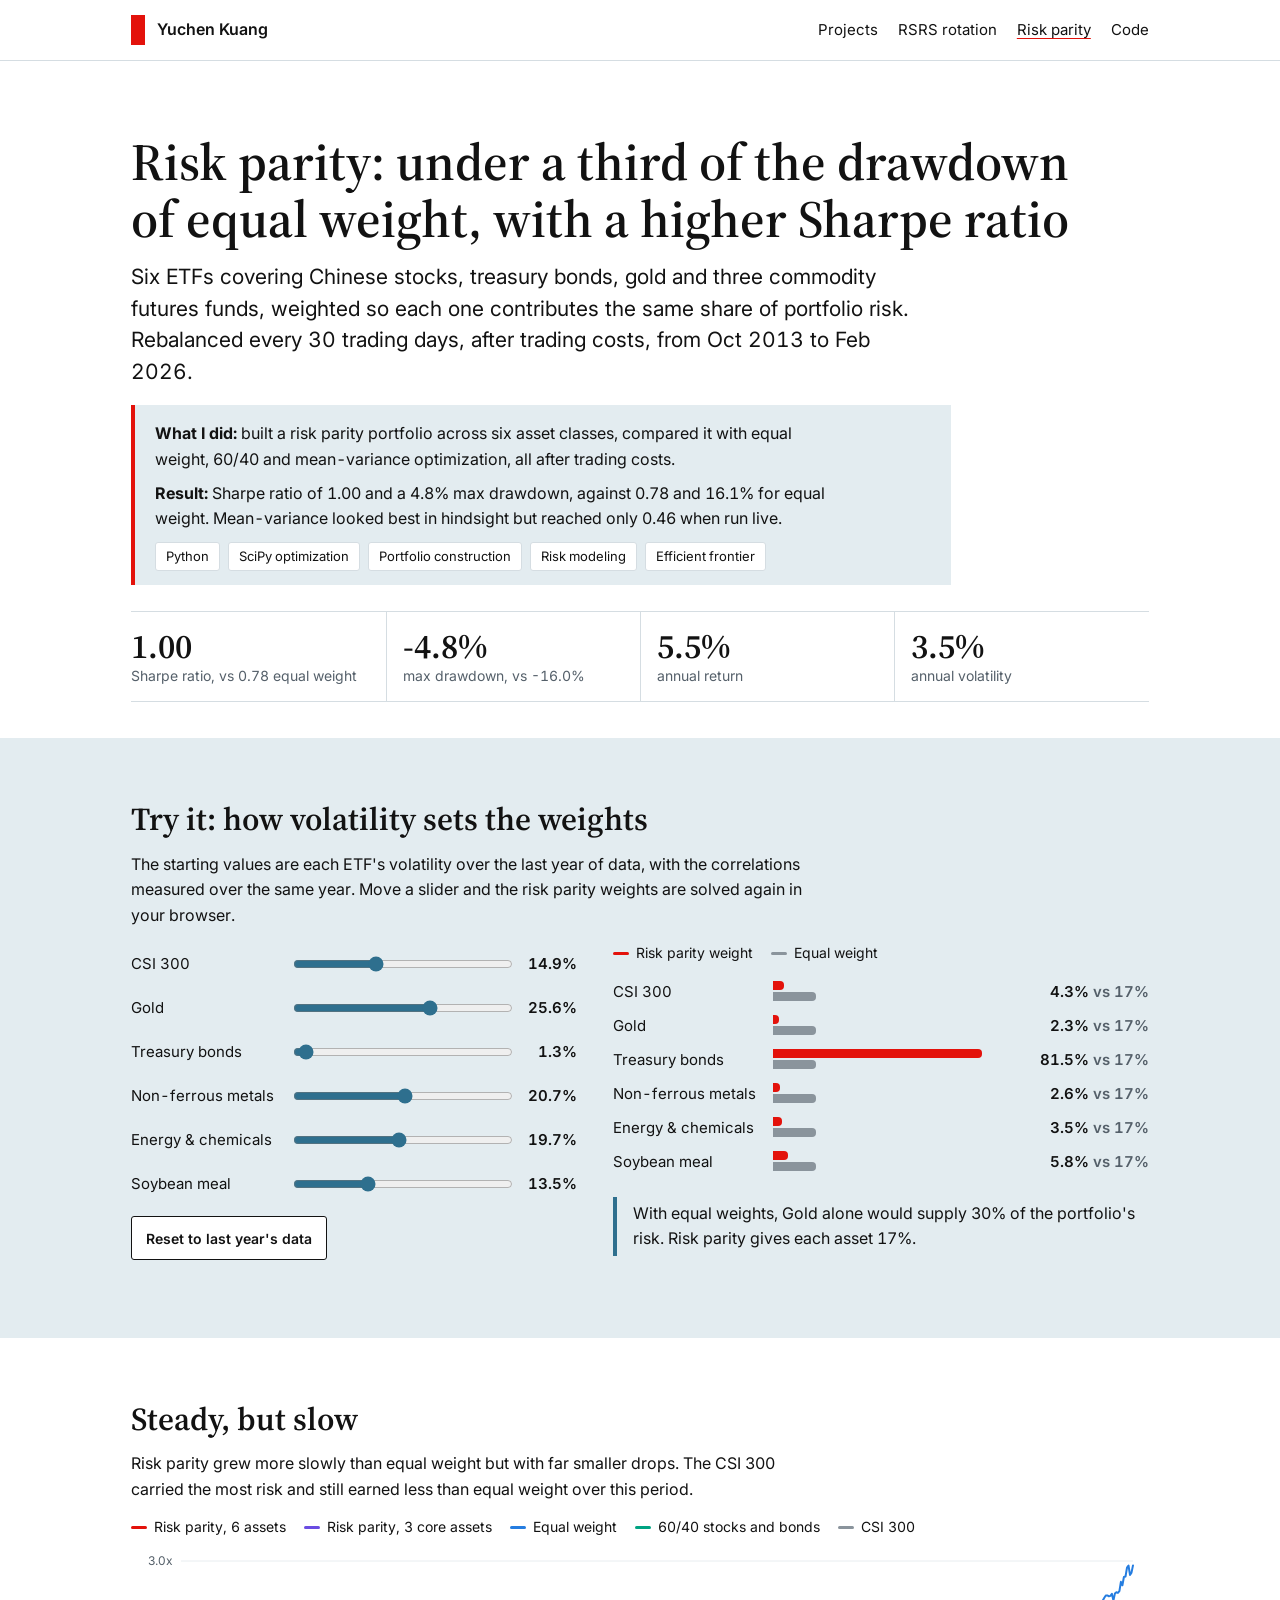
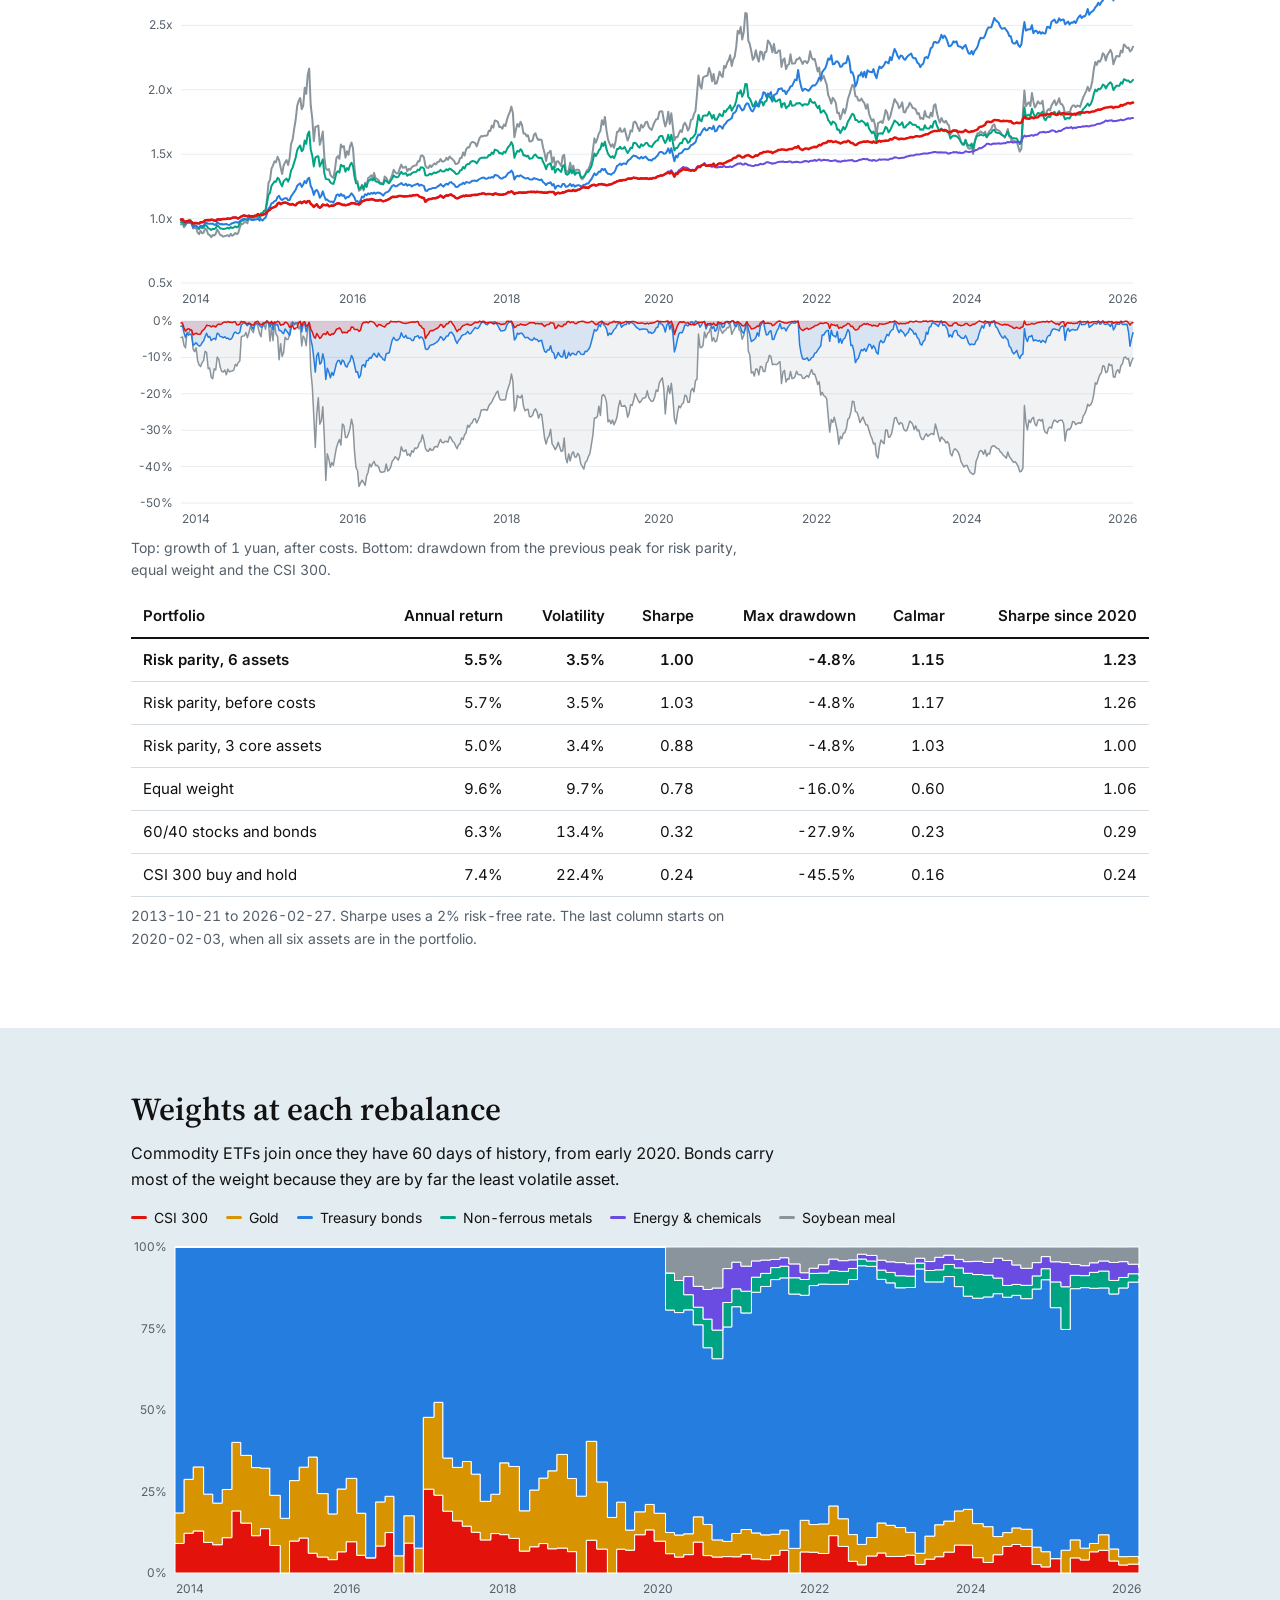
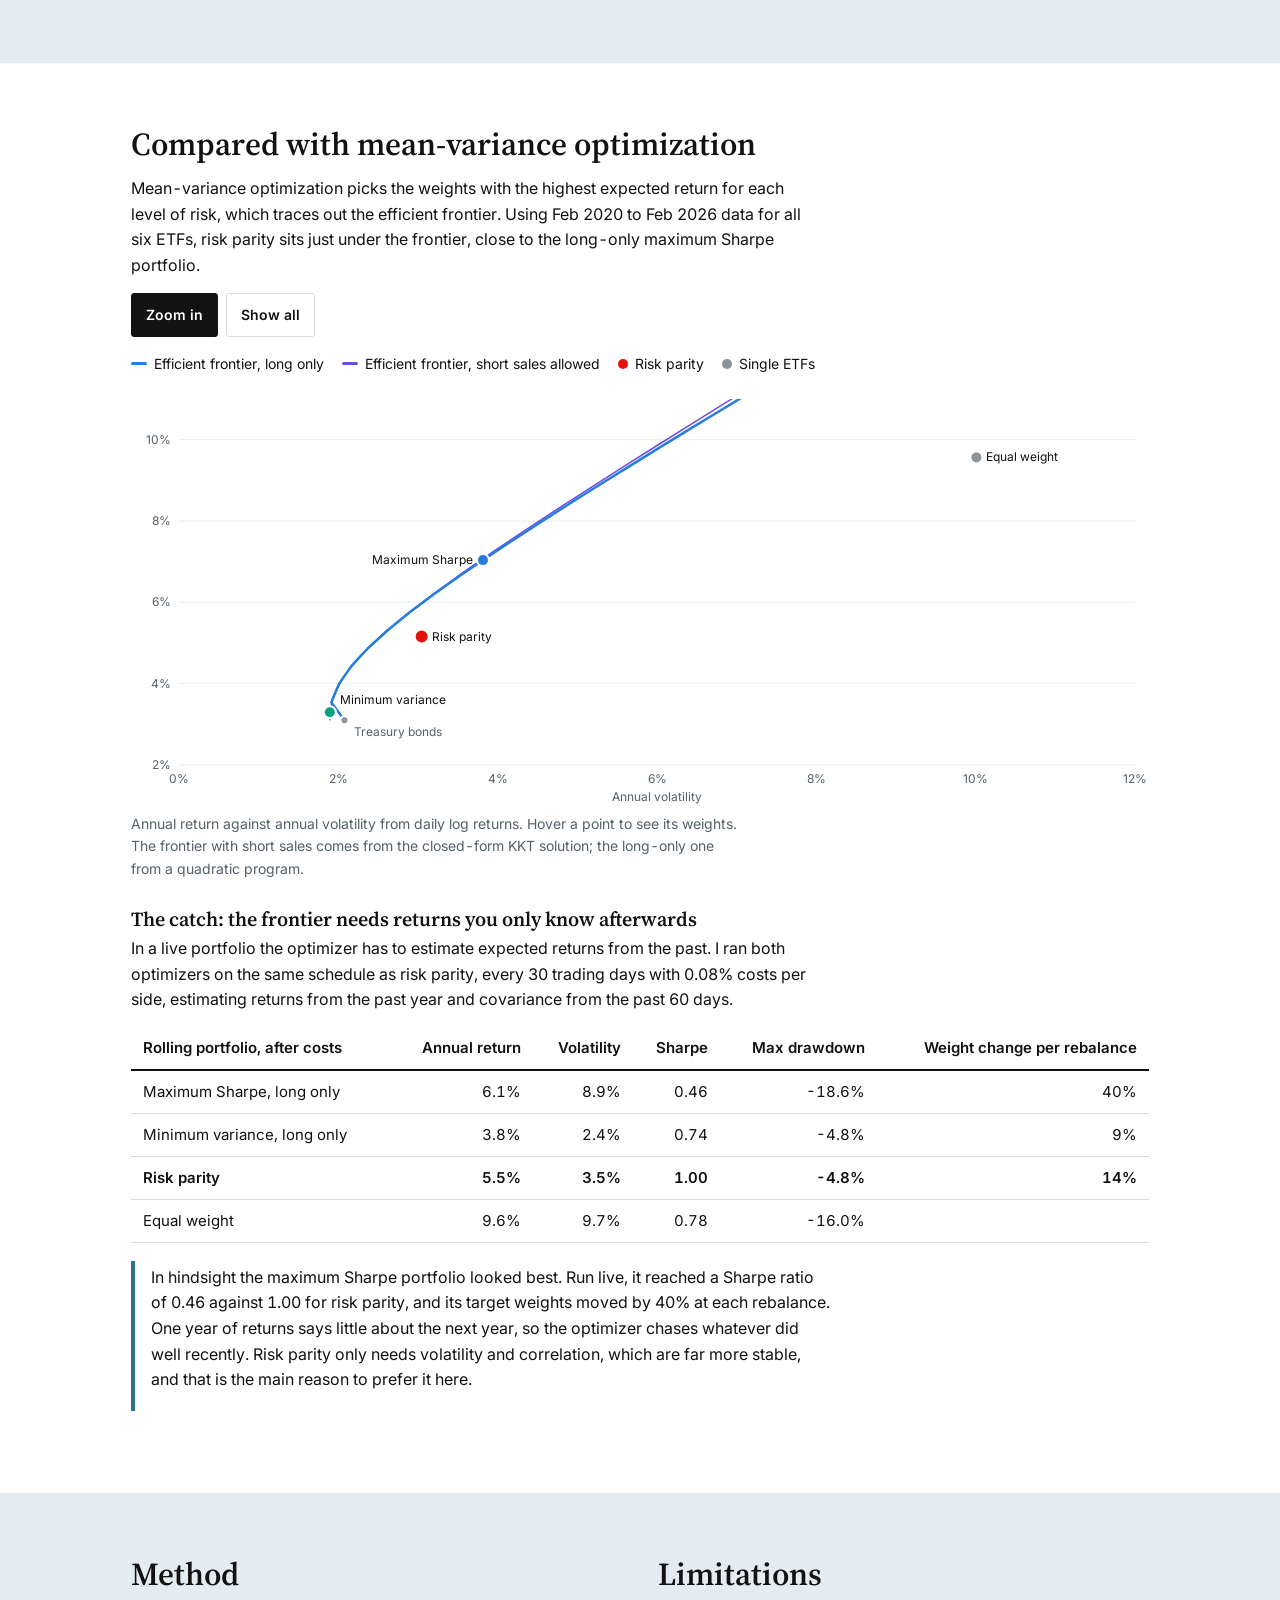
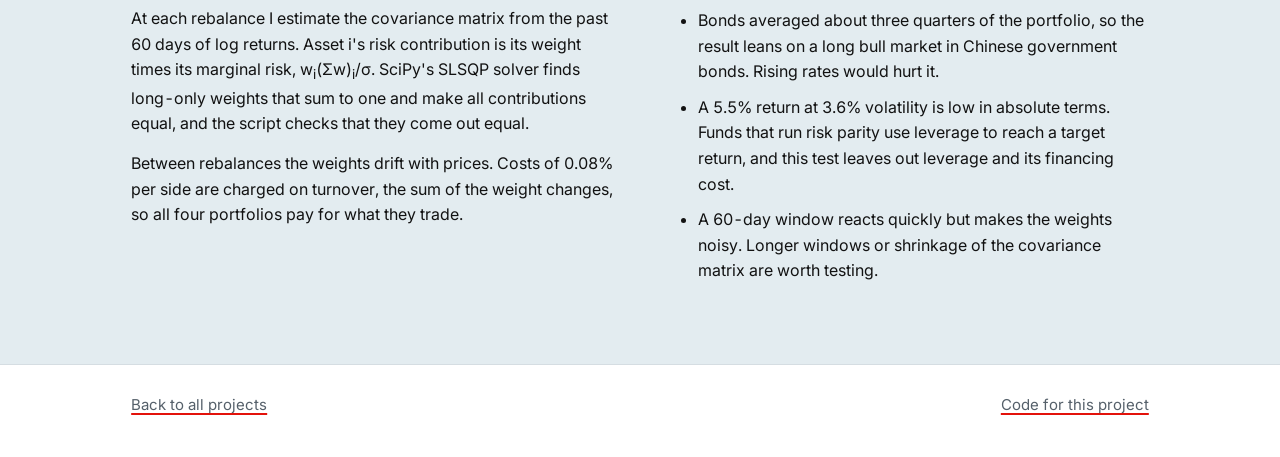
==== risk-parity.html @ cc19712d "Add files via upload" ====
<!DOCTYPE html>
<html lang="en">
<head>
<meta charset="utf-8">
<meta name="viewport" content="width=device-width, initial-scale=1">
<title>Risk parity portfolio</title>
<link rel="preconnect" href="https://fonts.googleapis.com">
<link rel="preconnect" href="https://fonts.gstatic.com" crossorigin>
<link href="https://fonts.googleapis.com/css2?family=Inter:wght@400;500;600&family=Source+Serif+4:opsz,wght@8..60,600&display=swap" rel="stylesheet">
<link rel="icon" href="data:image/svg+xml,%3Csvg xmlns=%27http://www.w3.org/2000/svg%27 viewBox=%270 0 32 32%27%3E%3Crect x=%279%27 y=%273%27 width=%2714%27 height=%2726%27 fill=%27%23e3120b%27/%3E%3C/svg%3E">
<link rel="stylesheet" href="css/style.css">
</head>
<body>
<header class="top">
  <div class="wrap">
    <a class="brand" href="index.html">Yuchen Kuang</a>
    <nav aria-label="Main">
      <a href="index.html#projects">Projects</a>
      <a href="rsrs.html">RSRS rotation</a>
      <a href="risk-parity.html" aria-current="page">Risk parity</a>
      <a href="https://github.com/GITHUB_USERNAME/quant-research/tree/main/risk_parity">Code</a>
    </nav>
  </div>
</header>

<main>
<section class="hero">
  <div class="wrap">
    <h1>Risk parity: under a third of the drawdown of equal weight, with a higher Sharpe ratio</h1>
    <p class="lede">Six ETFs covering Chinese stocks, treasury bonds, gold and three commodity futures funds, weighted so each one contributes the same share of portfolio risk. Rebalanced every 30 trading days, after trading costs, from Oct 2013 to Feb 2026.</p>
    <div class="summary">
      <p><strong>What I did:</strong> built a risk parity portfolio across six asset classes, compared it with equal weight, 60/40 and mean-variance optimization, all after trading costs.</p>
      <p><strong>Result:</strong> Sharpe ratio of 1.00 and a 4.8% max drawdown, against 0.78 and 16.1% for equal weight. Mean-variance looked best in hindsight but reached only 0.46 when run live.</p>
      <ul class="tags"><li>Python</li><li>SciPy optimization</li><li>Portfolio construction</li><li>Risk modeling</li><li>Efficient frontier</li></ul>
    </div>
    <div class="kpis" id="kpis"></div>
  </div>
</section>

<section class="band panel" aria-labelledby="calc-title">
  <div class="wrap">
    <h2 id="calc-title">Try it: how volatility sets the weights</h2>
    <p>The starting values are each ETF's volatility over the last year of data, with the correlations measured over the same year. Move a slider and the risk parity weights are solved again in your browser.</p>
    <div class="calc">
      <div>
        <div id="sliders"></div>
        <button type="button" class="reset" id="reset">Reset to last year's data</button>
      </div>
      <div>
        <ul class="legend">
          <li><i style="background:var(--s1)"></i>Risk parity weight</li>
          <li><i style="background:var(--bench)"></i>Equal weight</li>
        </ul>
        <ul class="bars wbars" id="wbars"></ul>
        <p class="note" id="calc-note"></p>
      </div>
    </div>
  </div>
</section>

<section class="band" aria-labelledby="nav-title">
  <div class="wrap">
    <h2 id="nav-title">Steady, but slow</h2>
    <p>Risk parity grew more slowly than equal weight but with far smaller drops. The CSI 300 carried the most risk and still earned less than equal weight over this period.</p>
    <ul class="legend">
      <li><i style="background:var(--s1)"></i>Risk parity, 6 assets</li>
      <li><i style="background:var(--s4)"></i>Risk parity, 3 core assets</li>
      <li><i style="background:var(--s2)"></i>Equal weight</li>
      <li><i style="background:var(--s3)"></i>60/40 stocks and bonds</li>
      <li><i style="background:var(--bench)"></i>CSI 300</li>
    </ul>
    <div class="fig" id="nav-fig" role="img" aria-label="Growth of 1 yuan for five portfolios"></div>
    <div class="fig short" id="dd-fig" role="img" aria-label="Drawdowns of risk parity, equal weight and CSI 300"></div>
    <p class="caption">Top: growth of 1 yuan, after costs. Bottom: drawdown from the previous peak for risk parity, equal weight and the CSI 300.</p>
    <div class="scroll"><table id="stats-table"></table></div>
    <p class="caption" id="since-note"></p>
  </div>
</section>

<section class="band panel" aria-labelledby="w-title">
  <div class="wrap">
    <h2 id="w-title">Weights at each rebalance</h2>
    <p>Commodity ETFs join once they have 60 days of history, from early 2020. Bonds carry most of the weight because they are by far the least volatile asset.</p>
    <ul class="legend" id="w-legend"></ul>
    <div class="fig" id="w-fig" role="img" aria-label="Portfolio weights over time"></div>
  </div>
</section>


<section class="band" aria-labelledby="mv-title">
  <div class="wrap">
    <h2 id="mv-title">Compared with mean-variance optimization</h2>
    <p>Mean-variance optimization picks the weights with the highest expected return for each level of risk, which traces out the efficient frontier. Using Feb 2020 to Feb 2026 data for all six ETFs, risk parity sits just under the frontier, close to the long-only maximum Sharpe portfolio.</p>
    <div class="steps" id="mv-view" role="group" aria-label="Chart view">
      <button type="button" data-v="0" aria-pressed="true">Zoom in</button>
      <button type="button" data-v="1" aria-pressed="false">Show all</button>
    </div>
    <ul class="legend">
      <li><i style="background:var(--s2)"></i>Efficient frontier, long only</li>
      <li><i style="background:var(--s4)"></i>Efficient frontier, short sales allowed</li>
      <li><i style="background:var(--s1);height:10px;width:10px;border-radius:50%"></i>Risk parity</li>
      <li><i style="background:var(--bench);height:10px;width:10px;border-radius:50%"></i>Single ETFs</li>
    </ul>
    <div class="fig tall" id="mv-fig" role="img" aria-label="Efficient frontier with risk parity, equal weight and each ETF"></div>
    <p class="caption">Annual return against annual volatility from daily log returns. Hover a point to see its weights. The frontier with short sales comes from the closed-form KKT solution; the long-only one from a quadratic program.</p>

    <h3 style="margin-top:28px">The catch: the frontier needs returns you only know afterwards</h3>
    <p>In a live portfolio the optimizer has to estimate expected returns from the past. I ran both optimizers on the same schedule as risk parity, every 30 trading days with 0.08% costs per side, estimating returns from the past year and covariance from the past 60 days.</p>
    <div class="scroll"><table id="mv-table"></table></div>
    <div class="note"><p id="mv-note"></p></div>
  </div>
</section>

<section class="band panel" aria-labelledby="m-title">
  <div class="wrap split">
    <div>
      <h2 id="m-title">Method</h2>
      <p>At each rebalance I estimate the covariance matrix from the past 60 days of log returns. Asset i's risk contribution is its weight times its marginal risk, w<sub>i</sub>(Σw)<sub>i</sub>/σ. SciPy's SLSQP solver finds long-only weights that sum to one and make all contributions equal, and the script checks that they come out equal.</p>
      <p>Between rebalances the weights drift with prices. Costs of 0.08% per side are charged on turnover, the sum of the weight changes, so all four portfolios pay for what they trade.</p>
    </div>
    <div>
      <h2>Limitations</h2>
      <ul class="caveats">
        <li>Bonds averaged about three quarters of the portfolio, so the result leans on a long bull market in Chinese government bonds. Rising rates would hurt it.</li>
        <li>A 5.5% return at 3.6% volatility is low in absolute terms. Funds that run risk parity use leverage to reach a target return, and this test leaves out leverage and its financing cost.</li>
        <li>A 60-day window reacts quickly but makes the weights noisy. Longer windows or shrinkage of the covariance matrix are worth testing.</li>
      </ul>
    </div>
  </div>
</section>
</main>

<footer>
  <div class="wrap">
    <a href="index.html">Back to all projects</a>
    <a href="https://github.com/GITHUB_USERNAME/quant-research/tree/main/risk_parity">Code for this project</a>
  </div>
</footer>

<script src="js/charts.js"></script>
<script>
{
  const { pct, num, esc } = Charts;
  const ASSET_COLORS = ["--s1", "--s5", "--s2", "--s3", "--s4", "--bench"];

  /* Equal risk contribution by cyclical coordinate descent, then normalized to sum to 1 */
  function riskParity(cov) {
    const n = cov.length, b = 1 / n;
    const y = cov.map((r, i) => 1 / Math.sqrt(cov[i][i]));
    for (let it = 0; it < 500; it++) {
      for (let i = 0; i < n; i++) {
        let a = 0;
        for (let j = 0; j < n; j++) if (j !== i) a += cov[i][j] * y[j];
        y[i] = (-a + Math.sqrt(a * a + 4 * cov[i][i] * b)) / (2 * cov[i][i]);
      }
    }
    const s = y.reduce((p, q) => p + q, 0);
    return y.map(v => v / s);
  }
  function contributions(w, cov) {
    const m = cov.map(r => r.reduce((p, c, j) => p + c * w[j], 0));
    const rc = w.map((x, i) => x * m[i]), t = rc.reduce((p, q) => p + q, 0);
    return rc.map(v => v / t);
  }

  fetch("data/risk_parity.json").then(r => r.json()).then(d => {
    const f = d.stats_full;
    document.getElementById("kpis").innerHTML = [
      [num(f.risk_parity.sharpe), "Sharpe ratio, vs " + num(f.equal_weight.sharpe) + " equal weight"],
      [pct(f.risk_parity.max_dd), "max drawdown, vs " + pct(f.equal_weight.max_dd)],
      [pct(f.risk_parity.ann_return), "annual return"],
      [pct(f.risk_parity.ann_vol), "annual volatility"],
    ].map(([v, l]) => `<div class="kpi"><div class="v">${v}</div><div class="l">${l}</div></div>`).join("");

    /* calculator */
    const c = d.calculator, n = c.assets.length;
    let vols = c.ann_vol.slice();
    const sl = document.getElementById("sliders");
    sl.innerHTML = c.assets.map((a, i) => `<label class="slider"><span>${esc(a)}</span>
      <input type="range" id="vol-${i}" min="0.5" max="40" step="0.5" value="${(vols[i] * 100).toFixed(1)}" aria-label="${esc(a)} volatility">
      <output id="vol-${i}-out">${pct(vols[i])}</output></label>`).join("");
    const calc = () => {
      const cov = c.corr.map((r, i) => r.map((p, j) => p * vols[i] * vols[j]));
      const w = riskParity(cov), ew = new Array(n).fill(1 / n), rcEw = contributions(ew, cov);
      document.getElementById("wbars").innerHTML = c.assets.map((a, i) => `<li><span>${esc(a)}</span>
        <span class="track"><span class="fill rp" style="width:${w[i] * 100}%"></span><span class="fill ew" style="width:${100 / n}%"></span></span>
        <span class="val">${pct(w[i])} <span class="muted">vs ${pct(1 / n, 0)}</span></span></li>`).join("");
      const big = rcEw.indexOf(Math.max(...rcEw));
      document.getElementById("calc-note").textContent =
        `With equal weights, ${c.assets[big]} alone would supply ${pct(rcEw[big], 0)} of the portfolio's risk. Risk parity gives each asset ${pct(1 / n, 0)}.`;
    };
    sl.addEventListener("input", e => {
      const i = +e.target.id.split("-")[1];
      vols[i] = +e.target.value / 100;
      document.getElementById(`vol-${i}-out`).textContent = pct(vols[i]);
      calc();
    });
    document.getElementById("reset").onclick = () => {
      vols = c.ann_vol.slice();
      vols.forEach((v, i) => { document.getElementById(`vol-${i}`).value = (v * 100).toFixed(1); document.getElementById(`vol-${i}-out`).textContent = pct(v); });
      calc();
    };
    calc();

    /* performance */
    const nv = d.nav;
    Charts.line(document.getElementById("nav-fig"), {
      dates: d.dates, yFmt: v => v.toFixed(1) + "x", tipFmt: v => v.toFixed(2) + "x",
      series: [{ name: "CSI 300", values: nv.csi300, color: "--bench" },
               { name: "60/40", values: nv.sixty_forty, color: "--s3" },
               { name: "Equal weight", values: nv.equal_weight, color: "--s2" },
               { name: "Risk parity, 3 assets", values: nv.risk_parity_3, color: "--s4" },
               { name: "Risk parity, 6 assets", values: nv.risk_parity, color: "--s1", width: 2.5 }],
    });
    Charts.line(document.getElementById("dd-fig"), {
      dates: d.dates, area: true, yFmt: v => Math.round(v * 100) + "%", tipFmt: v => pct(v),
      series: [{ name: "CSI 300", values: d.drawdown.csi300, color: "--bench", width: 1.5 },
               { name: "Equal weight", values: d.drawdown.equal_weight, color: "--s2", width: 1.5 },
               { name: "Risk parity", values: d.drawdown.risk_parity, color: "--s1", width: 1.5 }],
    });
    const rows = [["risk_parity", "Risk parity, 6 assets"], ["risk_parity_gross", "Risk parity, before costs"],
      ["risk_parity_3", "Risk parity, 3 core assets"], ["equal_weight", "Equal weight"],
      ["sixty_forty", "60/40 stocks and bonds"], ["csi300", "CSI 300 buy and hold"]];
    document.getElementById("stats-table").innerHTML =
      `<thead><tr><th>Portfolio</th><th>Annual return</th><th>Volatility</th><th>Sharpe</th><th>Max drawdown</th><th>Calmar</th><th>Sharpe since 2020</th></tr></thead><tbody>` +
      rows.map(([k, name]) => { const s = f[k], t = d.stats_since_commodities[k];
        return `<tr class="${k === "risk_parity" ? "hl" : ""}"><td>${name}</td><td>${pct(s.ann_return)}</td><td>${pct(s.ann_vol)}</td><td>${num(s.sharpe)}</td><td>${pct(s.max_dd)}</td><td>${num(s.calmar)}</td><td>${num(t.sharpe)}</td></tr>`; }).join("") + "</tbody>";
    document.getElementById("since-note").textContent =
      `${d.period[0]} to ${d.period[1]}. Sharpe uses a 2% risk-free rate. The last column starts on ${d.commodities_from}, when all six assets are in the portfolio.`;

    /* weights */
    const W = d.weights;
    document.getElementById("w-legend").innerHTML = W.assets.map((a, j) => `<li><i style="background:var(${ASSET_COLORS[j]})"></i>${esc(a)}</li>`).join("");
    Charts.stack(document.getElementById("w-fig"), { dates: W.dates, end: d.period[1], keys: W.assets, values: W.values, colors: ASSET_COLORS });

    /* mean-variance comparison */
    fetch("data/frontier.json").then(r => r.json()).then(fd => {
      const P = fd.points, short = { "Global minimum variance": "Minimum variance", "Maximum Sharpe, long only": "Maximum Sharpe" };
      const pts = [
        ...fd.asset_points.map(a => ({ name: a.name, vol: a.vol, ret: a.ret, color: "--bench", r: 4, side: a.name === "Energy & chemicals" ? "l" : "r",
          dy: a.name === "Treasury bonds" || a.name === "Soybean meal" ? 16 : a.name === "Non-ferrous metals" ? -6 : 4 })),
        { name: "Equal weight", ...P["Equal weight"], color: "--bench", r: 6, side: "r", major: true },
        { name: short["Global minimum variance"], ...P["Global minimum variance"], color: "--s3", r: 6, side: "r", dy: -8, major: true },
        { name: short["Maximum Sharpe, long only"], ...P["Maximum Sharpe, long only"], color: "--s2", r: 6, side: "l", major: true },
        { name: "Risk parity", ...P["Risk parity"], color: "--s1", r: 7, side: "r", major: true },
      ];
      const views = [{ x: [0, 0.12], y: [0.02, 0.11] }, { x: [0, 0.26], y: [0, 0.24] }];
      const ch = Charts.xy(document.getElementById("mv-fig"), {
        assets: fd.assets, view: views[0], points: pts,
        lines: [{ name: "short", pts: fd.unconstrained, color: "--s4", width: 1.5 }, { name: "long", pts: fd.long_only, color: "--s2", width: 2.5 }],
      });
      const vb = document.getElementById("mv-view");
      vb.addEventListener("click", e => {
        const b = e.target.closest("button"); if (!b) return;
        vb.querySelectorAll("button").forEach(x => x.setAttribute("aria-pressed", String(x === b)));
        ch.update({ view: views[+b.dataset.v] });
      });
      const B = fd.backtest, order = [["Max Sharpe", "Maximum Sharpe, long only"], ["Min variance", "Minimum variance, long only"], ["Risk parity", "Risk parity"], ["Equal weight", "Equal weight"]];
      document.getElementById("mv-table").innerHTML =
        `<thead><tr><th>Rolling portfolio, after costs</th><th>Annual return</th><th>Volatility</th><th>Sharpe</th><th>Max drawdown</th><th>Weight change per rebalance</th></tr></thead><tbody>` +
        order.map(([k, name]) => { const s = B[k];
          return `<tr class="${k === "Risk parity" ? "hl" : ""}"><td>${name}</td><td>${pct(s.ann_return)}</td><td>${pct(s.ann_vol)}</td><td>${num(s.sharpe)}</td><td>${pct(s.max_dd)}</td><td>${k === "Equal weight" ? "" : pct(s.turnover, 0)}</td></tr>`; }).join("") + "</tbody>";
      const ms = B["Max Sharpe"], rpb = B["Risk parity"];
      document.getElementById("mv-note").textContent =
        `In hindsight the maximum Sharpe portfolio looked best. Run live, it reached a Sharpe ratio of ${num(ms.sharpe)} against ${num(rpb.sharpe)} for risk parity, and its target weights moved by ${pct(ms.turnover, 0)} at each rebalance. One year of returns says little about the next year, so the optimizer chases whatever did well recently. Risk parity only needs volatility and correlation, which are far more stable, and that is the main reason to prefer it here.`;
    });

  });
}
</script>
</body>
</html>
---- css/style.css ----
/*
VOICE   plain, careful research report written for a hiring manager with five minutes
IDEA    a fund factsheet: finding as the title, key figures, one main chart, then the method and the caveats
PICTURE the RSRS story as one chart that changes as realism is added, step by step
COLOUR  white paper, ink, one red tab and red strategy line, slate support, pale slate panels
TYPE    Source Serif 4 for titles, Inter for text and numbers, tabular figures
LAYOUT  red tab and name top left, wide chart band, projects as rows with sparklines, 1120px column
*/
:root {
  color-scheme: light dark;
  --bg: light-dark(#ffffff, #10191e);
  --panel: light-dark(#e3ecf0, #18252c);
  --ink: light-dark(#121212, #eef2f4);
  --muted: light-dark(#55606a, #9fb0ba);
  --rule: light-dark(#d5dde2, #2a3a43);
  --grid: light-dark(#e8edf0, #22323a);
  --red: light-dark(#e3120b, #ff5a4f);
  --slate: light-dark(#2e6f8e, #6fb0cf);
  --s1: light-dark(#e3120b, #ff5a4f);
  --s2: light-dark(#257de0, #4a9cf0);
  --s3: light-dark(#00a382, #00b894);
  --s4: light-dark(#6a4ce2, #9887ef);
  --s5: light-dark(#d89400, #d28e05);
  --bench: light-dark(#8a949c, #7d8790);
  --good: light-dark(#0a7a24, #4cc46a);
  --bad: light-dark(#c0150e, #ff6b61);
  --serif: "Source Serif 4", Georgia, "Times New Roman", serif;
  --sans: Inter, "Segoe UI", system-ui, -apple-system, sans-serif;
}
:root[data-theme=light] { color-scheme: light; }
:root[data-theme=dark] { color-scheme: dark; }
* { box-sizing: border-box; min-width: 0; }
html { scroll-padding-top: 72px; }
body { margin: 0; background: var(--bg); color: var(--ink); font: 16px/1.6 var(--sans);
  overflow-x: clip; font-feature-settings: "tnum" 1; }
a { color: inherit; text-decoration-color: var(--red); text-decoration-thickness: 2px; text-underline-offset: 3px; }
a:hover { color: var(--red); }
:focus-visible { outline: 3px solid var(--slate); outline-offset: 2px; border-radius: 2px; }
h1, h2, h3 { font-family: var(--serif); font-weight: 600; line-height: 1.1; text-wrap: balance; margin: 0; }
h1 { font-size: clamp(34px, 5vw, 52px); }
h2 { font-size: clamp(24px, 3vw, 32px); margin-bottom: 14px; }
h3 { font-size: 20px; margin-bottom: 6px; }
p { margin: 0 0 14px; max-width: 68ch; }
.wrap { max-width: 1120px; margin: 0 auto; padding: 0 max(4vw, 16px); }
.band { padding: clamp(36px, 5vw, 64px) 0; }
.band.panel { background: var(--panel); }
.muted { color: var(--muted); }
.small { font-size: 14px; }

/* top bar with the red tab */
.top { border-bottom: 1px solid var(--rule); }
.top .wrap { display: flex; align-items: center; justify-content: space-between; gap: 16px; flex-wrap: wrap; min-height: 60px; }
.brand { display: flex; align-items: center; gap: 12px; text-decoration: none; font-weight: 600; }
.brand::before { content: ""; width: 14px; height: 30px; background: var(--red); }
.top nav { display: flex; gap: 20px; flex-wrap: wrap; font-size: 15px; }
.top nav a { text-decoration: none; }
.top nav a[aria-current] { text-decoration: underline; text-decoration-color: var(--red); }

/* hero */
.hero { padding: clamp(36px, 6vw, 72px) 0 28px; }
.hero h1 { margin-bottom: 14px; }
.lede { font-size: clamp(18px, 2vw, 21px); line-height: 1.5; max-width: 60ch; margin-bottom: 18px; }
.facts { display: flex; flex-wrap: wrap; gap: 8px 28px; padding: 0; margin: 0 0 20px; list-style: none; color: var(--muted); font-size: 15px; }
.links { display: flex; flex-wrap: wrap; gap: 10px; }
.btn { display: inline-flex; align-items: center; min-height: 44px; padding: 0 18px; border: 1.5px solid var(--ink);
  text-decoration: none; font-weight: 600; font-size: 15px; border-radius: 3px; }
.btn.primary { background: var(--ink); color: var(--bg); }
.btn.primary:hover { background: var(--red); border-color: var(--red); color: #fff; }

.seeking { font-weight: 600; margin-bottom: 14px; }
.summary { background: var(--panel); border-left: 4px solid var(--red); padding: 16px 20px 14px; margin: 18px 0 8px; max-width: 820px; }
.summary p { margin-bottom: 8px; }
.tags { display: flex; flex-wrap: wrap; gap: 8px; list-style: none; padding: 0; margin: 10px 0 0; }
.tags li { font-size: 13px; padding: 3px 10px; border: 1px solid var(--rule); border-radius: 3px; background: var(--bg); }

/* step story */
.story { display: grid; grid-template-columns: minmax(0, 1fr) 260px; gap: 28px; align-items: start; }
.steps { display: flex; flex-wrap: wrap; gap: 8px; margin-bottom: 16px; }
.steps button { font: 600 14px var(--sans); min-height: 44px; padding: 0 14px; border-radius: 3px; cursor: pointer;
  border: 1.5px solid var(--rule); background: var(--bg); color: var(--ink); }
.steps button[aria-pressed=true] { border-color: var(--ink); background: var(--ink); color: var(--bg); }
.readout { border-top: 4px solid var(--red); padding-top: 14px; }
.readout .big { font: 600 clamp(40px, 5vw, 56px)/1 var(--serif); margin: 4px 0 10px; }
.readout dl { display: grid; grid-template-columns: auto auto; gap: 6px 16px; margin: 0 0 12px; font-size: 15px; }
.readout dt { color: var(--muted); }
.readout dd { margin: 0; text-align: right; font-weight: 600; }
.readout p { font-size: 15px; }

/* figures */
.fig { position: relative; height: 360px; }
.fig.short { height: 220px; }
.fig.tall { height: 420px; }
.fig > svg { position: absolute; inset: 0; width: 100%; height: 100%; overflow: visible; }
.fig text { font: 12px var(--sans); fill: var(--muted); }
.tip { position: absolute; pointer-events: none; background: var(--bg); border: 1px solid var(--rule); border-radius: 4px;
  padding: 8px 10px; font-size: 13px; line-height: 1.45; box-shadow: 0 4px 14px rgb(0 0 0 / .12); min-width: 170px; z-index: 2; display: none; }
.tip b { display: block; margin-bottom: 2px; }
.tip span.k { display: inline-block; width: 10px; height: 3px; margin-right: 6px; vertical-align: middle; }
.tip .row { display: flex; justify-content: space-between; gap: 14px; }
.legend { display: flex; flex-wrap: wrap; gap: 6px 18px; font-size: 14px; margin: 0 0 10px; padding: 0; list-style: none; }
.legend li { display: flex; align-items: center; gap: 7px; }
.legend i { width: 16px; height: 3px; border-radius: 2px; }
.caption { font-size: 14px; color: var(--muted); margin-top: 8px; }

/* key figures */
.kpis { display: grid; grid-template-columns: repeat(4, minmax(0, 1fr)); gap: 0; border-top: 1px solid var(--rule); border-bottom: 1px solid var(--rule); margin: 26px 0 8px; }
.kpi { padding: 16px 16px 14px 0; }
.kpi + .kpi { padding-left: 16px; border-left: 1px solid var(--rule); }
.kpi .v { font: 600 clamp(26px, 3vw, 34px)/1.1 var(--serif); }
.kpi .l { font-size: 14px; color: var(--muted); }

/* project rows */
.projects { list-style: none; padding: 0; margin: 0; border-top: 1px solid var(--rule); }
.project { display: grid; grid-template-columns: minmax(0, 1.3fr) minmax(0, 1fr) 200px; gap: 24px; align-items: center;
  padding: 22px 0; border-bottom: 1px solid var(--rule); }
.project h3 a { text-decoration: none; }
.project h3 a:hover { text-decoration: underline; text-decoration-color: var(--red); }
.project p { margin: 0; font-size: 15px; color: var(--muted); }
.project .nums { display: flex; gap: 22px; flex-wrap: wrap; }
.project .nums div { font-size: 13px; color: var(--muted); }
.project .nums strong { display: block; font: 600 22px/1.2 var(--serif); color: var(--ink); }
.spark { height: 64px; position: relative; }
.spark svg { position: absolute; inset: 0; width: 100%; height: 100%; }
.tag { display: inline-block; font-size: 13px; padding: 2px 8px; border-radius: 3px; background: var(--panel); color: var(--muted); margin-left: 8px; vertical-align: middle; font-family: var(--sans); font-weight: 500; }

/* experience */
.cv { display: grid; grid-template-columns: 200px minmax(0, 1fr); gap: 10px 32px; }
.cv .when { color: var(--muted); font-size: 15px; padding-top: 3px; }
.cv .what { padding-bottom: 22px; }
.cv .what ul { margin: 6px 0 0; padding-left: 18px; }
.cv .what li { margin-bottom: 4px; max-width: 70ch; }

/* tables */
.scroll { overflow-x: auto; }
table { border-collapse: collapse; width: 100%; font-size: 15px; }
th, td { padding: 9px 12px; border-bottom: 1px solid var(--rule); text-align: right; white-space: nowrap; }
th:first-child, td:first-child { text-align: left; white-space: normal; }
thead th { font-weight: 600; border-bottom: 2px solid var(--ink); vertical-align: bottom; }
tr.hl td { font-weight: 600; }
td.neg { color: var(--bad); }

/* two column text + figure */
.split { display: grid; grid-template-columns: minmax(0, 1fr) minmax(0, 1fr); gap: 36px; align-items: start; }
.bars { list-style: none; padding: 0; margin: 0; }
.bars li { display: grid; grid-template-columns: 150px minmax(0, 1fr) 52px; gap: 10px; align-items: center; font-size: 15px; padding: 5px 0; }
.bars .track { height: 14px; background: var(--grid); border-radius: 0 4px 4px 0; }
.bars .fill { height: 100%; border-radius: 0 4px 4px 0; background: var(--slate); }
.bars .val { text-align: right; font-weight: 600; }
.note { border-left: 4px solid var(--slate); padding: 4px 0 4px 16px; margin: 18px 0; }
.caveats li { margin-bottom: 10px; max-width: 70ch; }

/* calculator */
.calc { display: grid; grid-template-columns: minmax(0, 1fr) minmax(0, 1.2fr); gap: 36px; align-items: start; }
.slider { display: grid; grid-template-columns: 150px minmax(0, 1fr) 56px; gap: 10px; align-items: center; min-height: 44px; font-size: 15px; }
.slider input { width: 100%; accent-color: var(--slate); height: 28px; }
.slider output { text-align: right; font-weight: 600; }
.calc .reset { margin-top: 10px; font: 600 14px var(--sans); min-height: 44px; padding: 0 14px; border: 1.5px solid var(--ink); background: var(--bg); color: var(--ink); border-radius: 3px; cursor: pointer; }
.wbars li { grid-template-columns: 150px minmax(0, 1fr) 110px; }
.wbars .track { position: relative; height: 22px; background: none; }
.wbars .fill { position: absolute; left: 0; height: 9px; border-radius: 0 4px 4px 0; }
.wbars .fill.rp { top: 0; background: var(--s1); }
.wbars .fill.ew { top: 11px; background: var(--bench); }

footer { border-top: 1px solid var(--rule); padding: 28px 0 40px; font-size: 15px; color: var(--muted); }
footer .wrap { display: flex; justify-content: space-between; flex-wrap: wrap; gap: 12px; }

@media (max-width: 900px) {
  .story, .split, .calc { grid-template-columns: minmax(0, 1fr); }
  .project { grid-template-columns: minmax(0, 1fr); gap: 12px; }
  .spark { height: 56px; }
}
@media (max-width: 600px) {
  .kpis { grid-template-columns: repeat(2, minmax(0, 1fr)); }
  .kpi:nth-child(3) { padding-left: 0; border-left: 0; }
  .kpi:nth-child(n+3) { border-top: 1px solid var(--rule); }
  .cv { grid-template-columns: minmax(0, 1fr); gap: 0; }
  .cv .when { padding-top: 0; }
  .fig { height: 300px; }
  .bars li, .slider { grid-template-columns: 110px minmax(0, 1fr) 48px; }
  .wbars li { grid-template-columns: 110px minmax(0, 1fr) 92px; }
  table { font-size: 13px; }
  th, td { padding: 8px 8px; }
}
@media (prefers-reduced-motion: reduce) { * { transition: none !important; } }
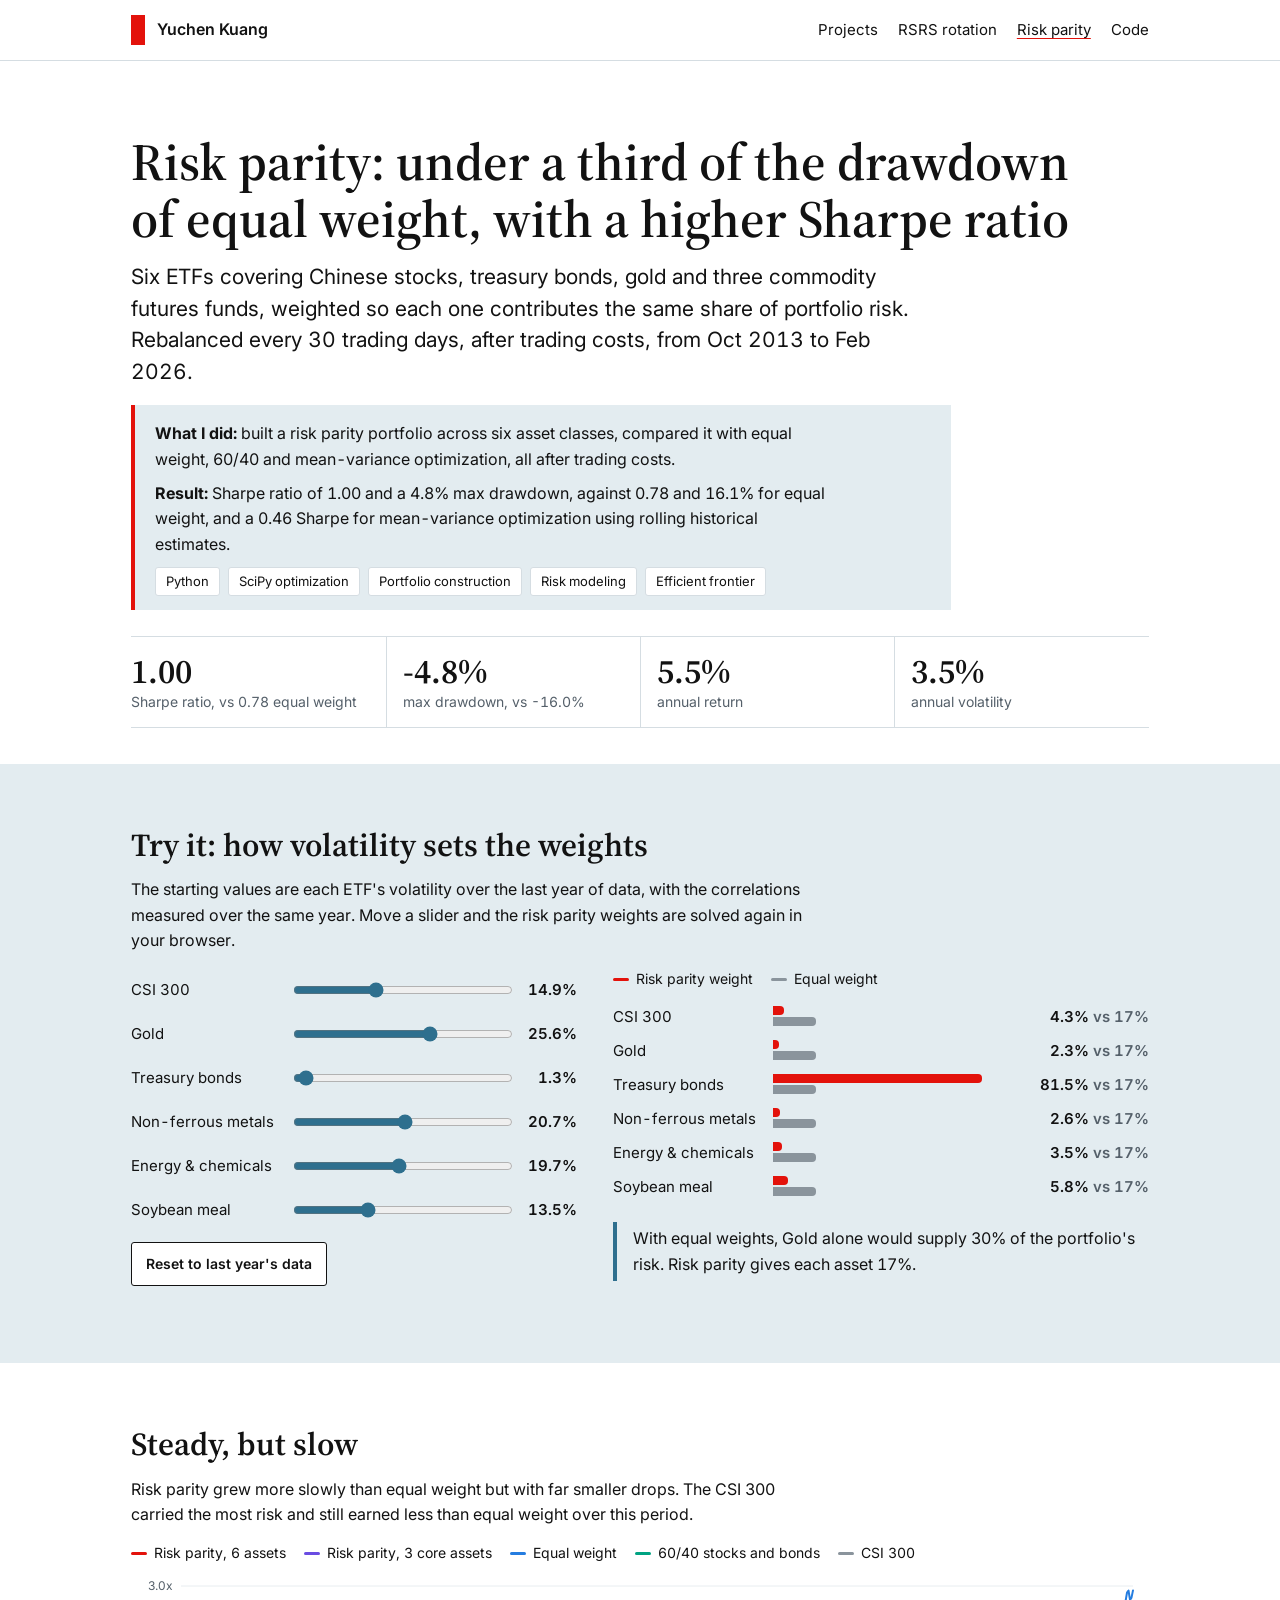
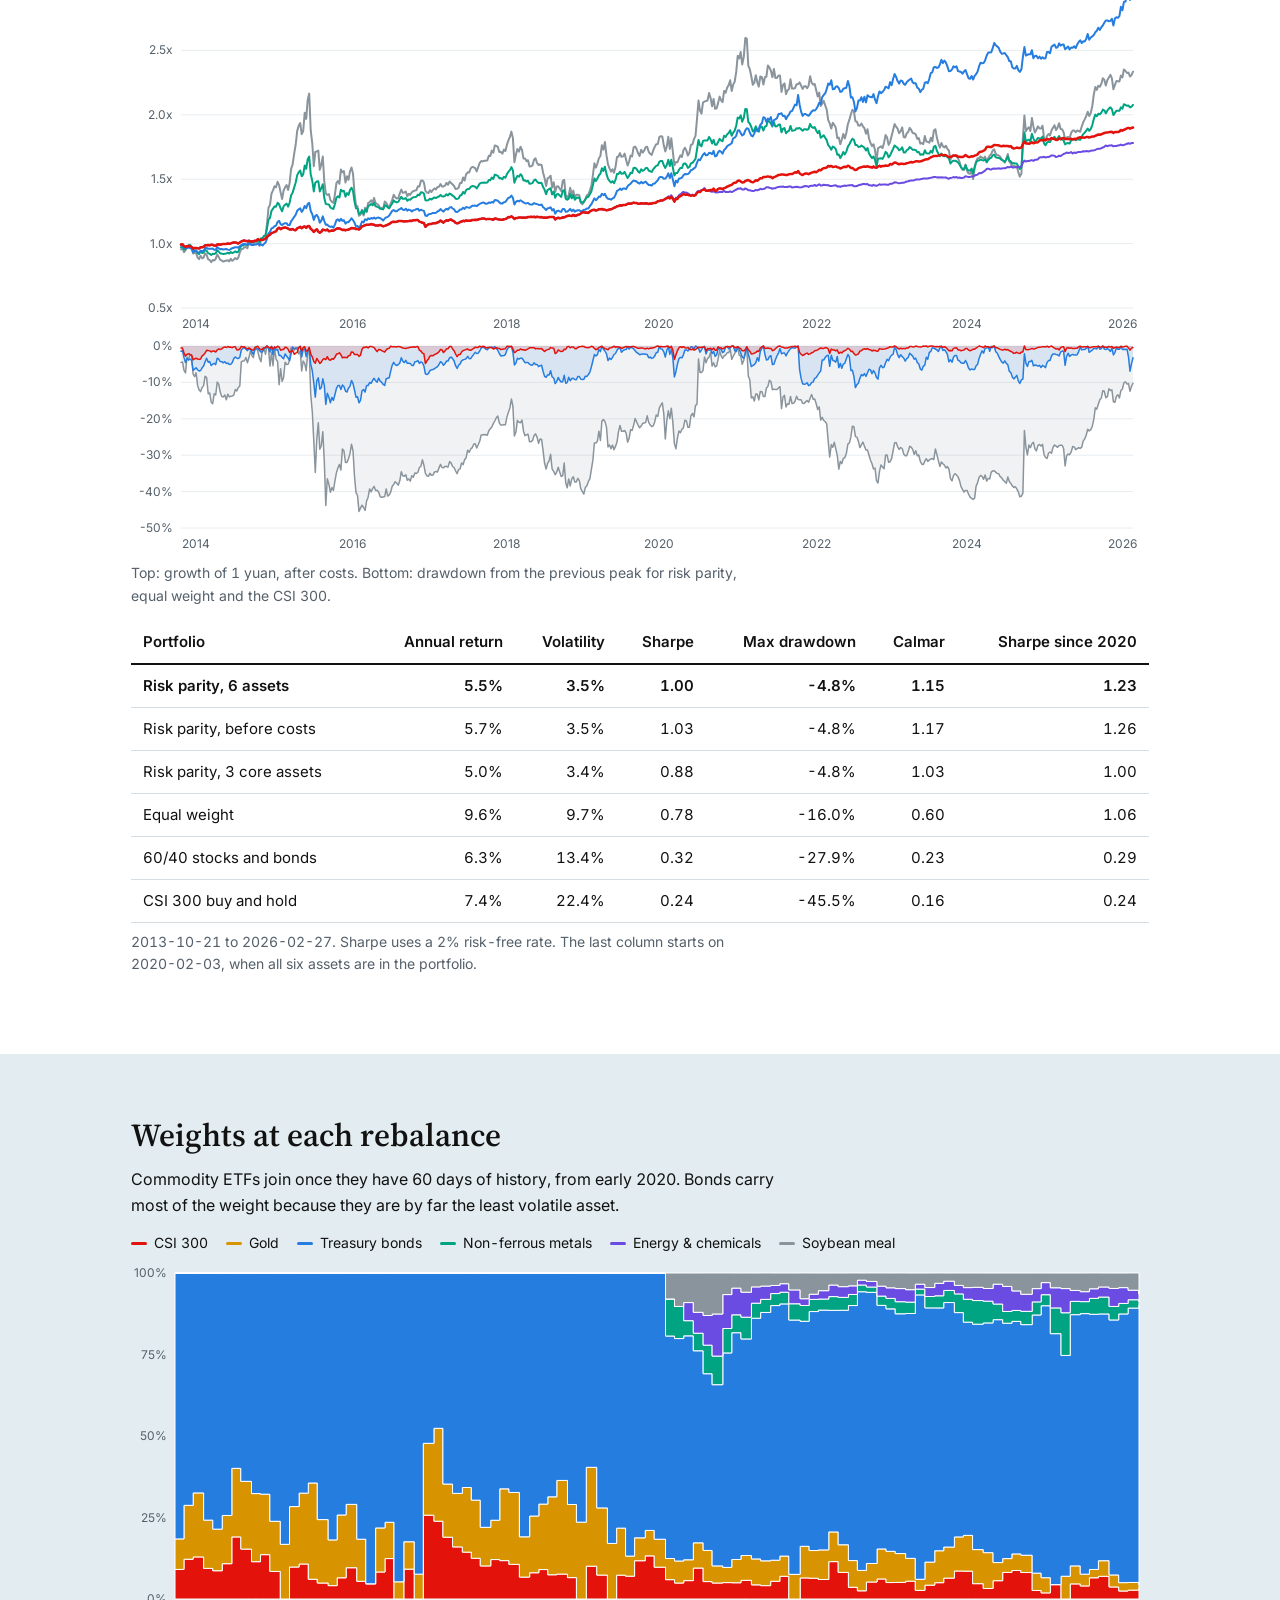
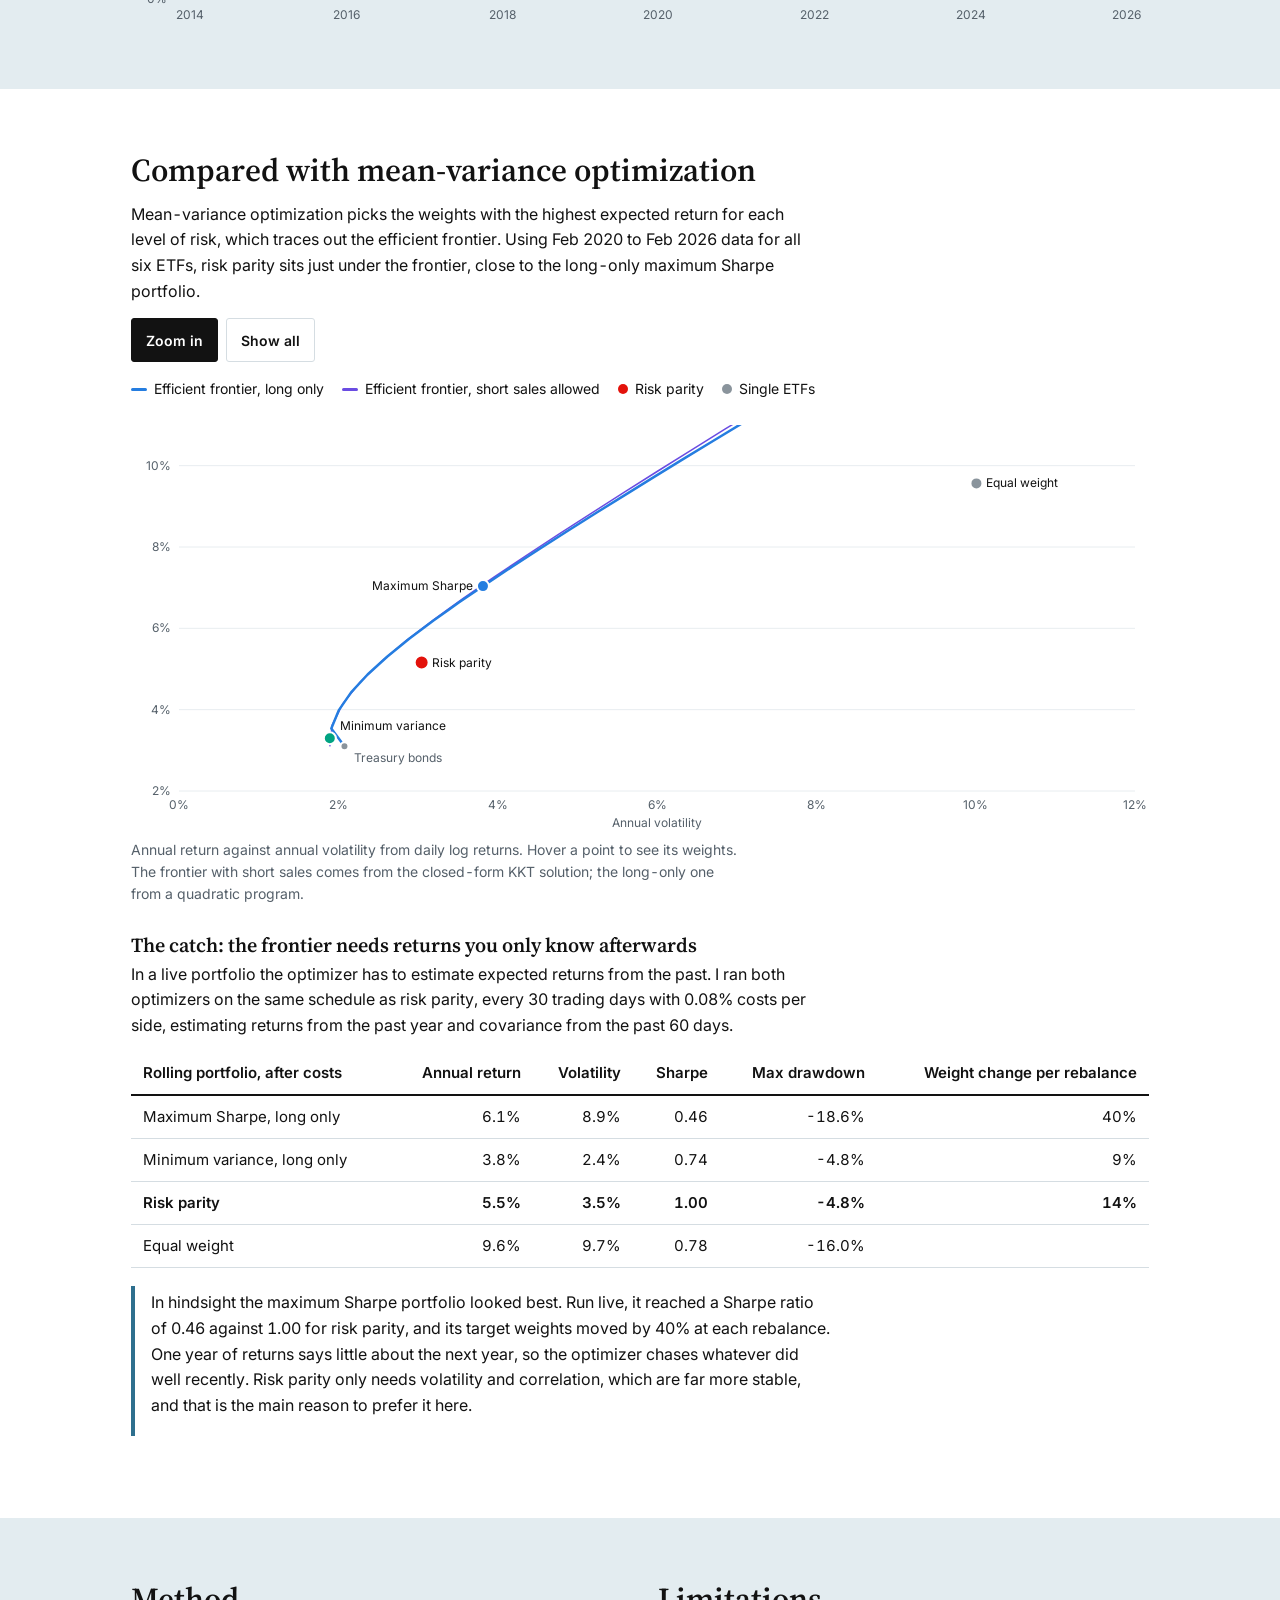
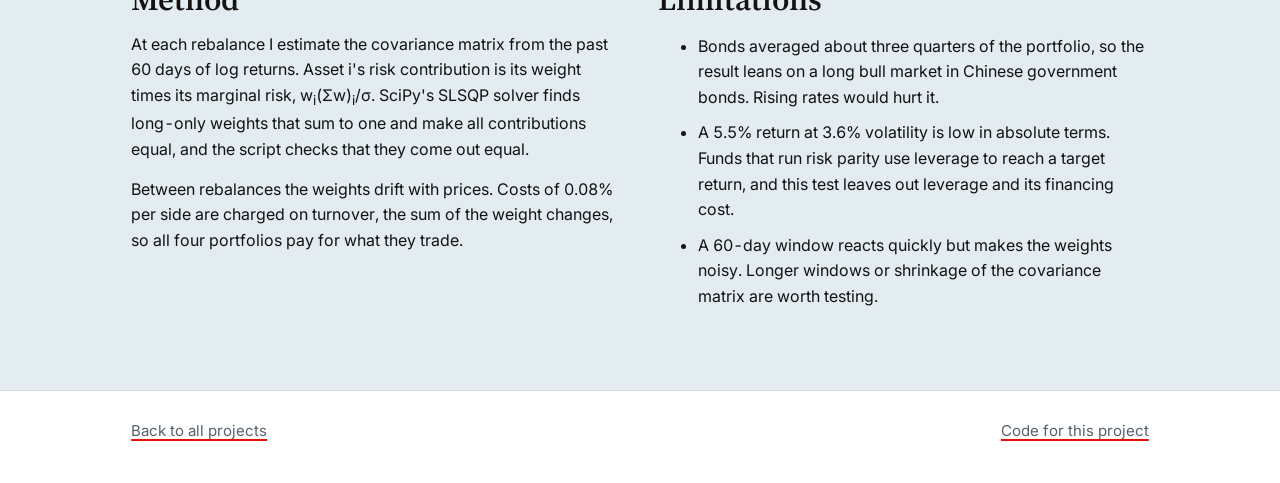
==== commit b1ce0fd0: "Add files via upload" ====
--- a/risk-parity.html
+++ b/risk-parity.html
@@ -18,7 +18,7 @@
       <a href="index.html#projects">Projects</a>
       <a href="rsrs.html">RSRS rotation</a>
       <a href="risk-parity.html" aria-current="page">Risk parity</a>
-      <a href="https://github.com/GITHUB_USERNAME/quant-research/tree/main/risk_parity">Code</a>
+      <a href="https://github.com/KylenKuang/quant-research/tree/main/risk_parity">Code</a>
     </nav>
   </div>
 </header>
@@ -30,7 +30,7 @@
     <p class="lede">Six ETFs covering Chinese stocks, treasury bonds, gold and three commodity futures funds, weighted so each one contributes the same share of portfolio risk. Rebalanced every 30 trading days, after trading costs, from Oct 2013 to Feb 2026.</p>
     <div class="summary">
       <p><strong>What I did:</strong> built a risk parity portfolio across six asset classes, compared it with equal weight, 60/40 and mean-variance optimization, all after trading costs.</p>
-      <p><strong>Result:</strong> Sharpe ratio of 1.00 and a 4.8% max drawdown, against 0.78 and 16.1% for equal weight. Mean-variance looked best in hindsight but reached only 0.46 when run live.</p>
+      <p><strong>Result:</strong> Sharpe ratio of 1.00 and a 4.8% max drawdown, against 0.78 and 16.1% for equal weight, and a 0.46 Sharpe for mean-variance optimization using rolling historical estimates.</p>
       <ul class="tags"><li>Python</li><li>SciPy optimization</li><li>Portfolio construction</li><li>Risk modeling</li><li>Efficient frontier</li></ul>
     </div>
     <div class="kpis" id="kpis"></div>
@@ -133,7 +133,7 @@
 <footer>
   <div class="wrap">
     <a href="index.html">Back to all projects</a>
-    <a href="https://github.com/GITHUB_USERNAME/quant-research/tree/main/risk_parity">Code for this project</a>
+    <a href="https://github.com/KylenKuang/quant-research/tree/main/risk_parity">Code for this project</a>
   </div>
 </footer>
 
